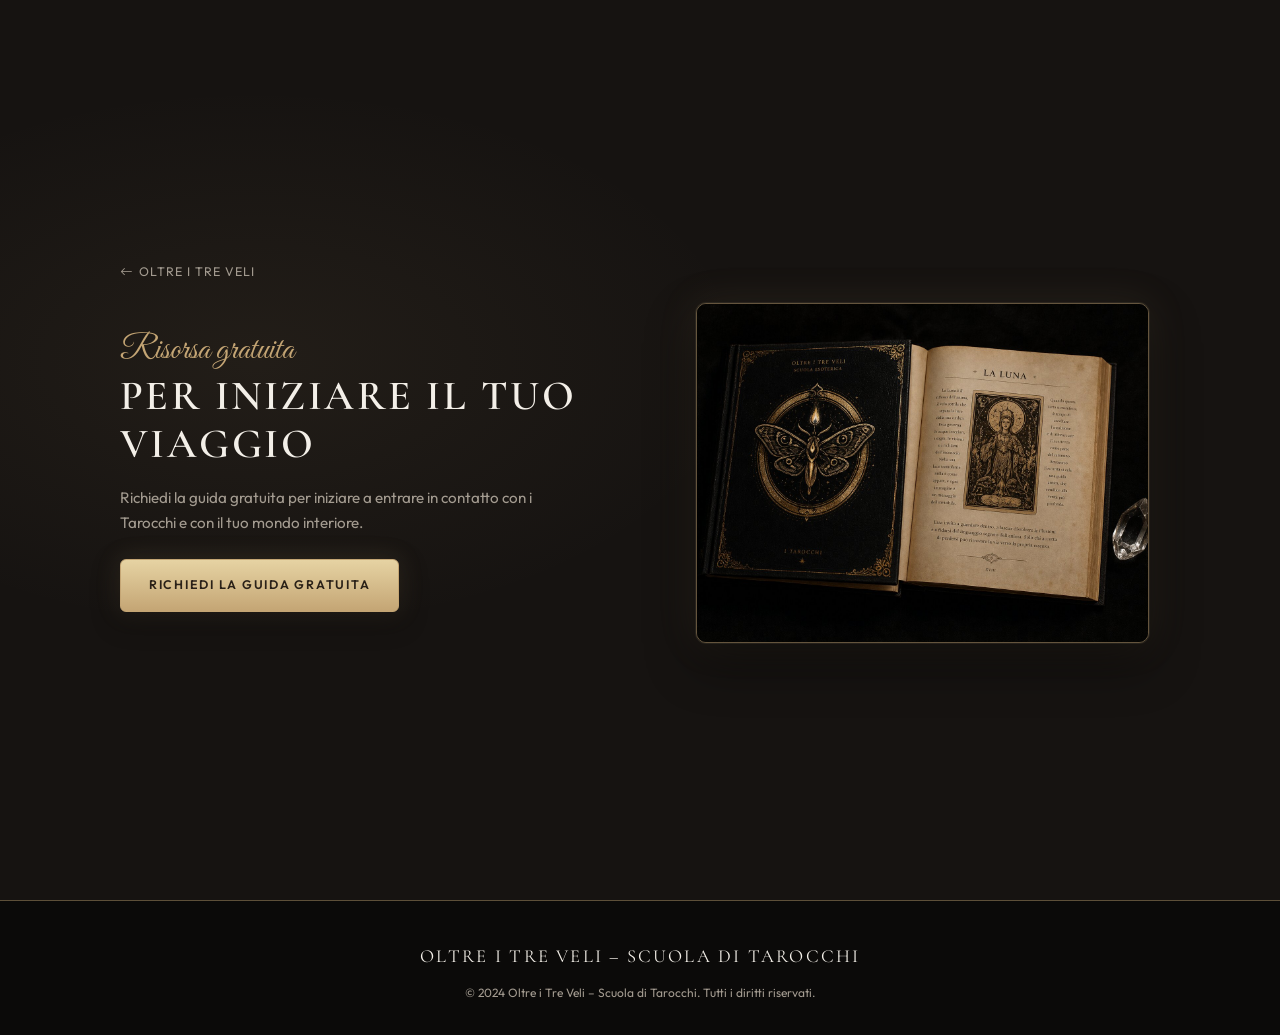
==== pages/guida.html @ 01ba920f "feedback and restructure" ====
<!DOCTYPE html>
<html lang="it">
<head>
  <meta charset="UTF-8">
  <meta name="viewport" content="width=device-width, initial-scale=1.0">
  <meta name="description" content="Richiedi la guida gratuita sui Tarocchi — Oltre i Tre Veli. Per iniziare a entrare in contatto con il tuo mondo interiore.">
  <title>Guida gratuita – Oltre i Tre Veli</title>

  <link rel="preconnect" href="https://fonts.googleapis.com">
  <link rel="preconnect" href="https://fonts.gstatic.com" crossorigin>
  <link href="https://fonts.googleapis.com/css2?family=Cormorant+Garamond:ital,wght@0,400;0,500;0,600;0,700;1,400;1,500&family=Great+Vibes&family=Outfit:wght@300;400;500;600&display=swap" rel="stylesheet">
  <link href="https://cdn.jsdelivr.net/npm/bootstrap@5.3.3/dist/css/bootstrap.min.css" rel="stylesheet">
  <link href="https://cdn.jsdelivr.net/npm/bootstrap-icons@1.11.3/font/bootstrap-icons.min.css" rel="stylesheet">
  <link href="../styles.css" rel="stylesheet">
</head>
<body>

  <section class="bonus-top" id="risorsa" aria-labelledby="bonus-title">
    <div class="section-inner">
      <a class="back-link" href="../index.html">
        <i class="bi bi-arrow-left" aria-hidden="true"></i>
        Oltre i Tre Veli
      </a>

      <div class="bonus-top-grid">

        <div class="bonus-copy">
          <span class="label-script">Risorsa gratuita</span>
          <h1 id="bonus-title">Per iniziare il tuo viaggio</h1>
          <p>
            Richiedi la guida gratuita per iniziare a entrare in contatto
            con i Tarocchi e con il tuo mondo interiore.
          </p>
          <a
            id="cta-guida-gratuita"
            class="btn-gold"
            href="https://wa.me/393520942078"
            target="_blank"
            rel="noopener noreferrer"
          >RICHIEDI LA GUIDA GRATUITA</a>
        </div>

        <div class="bonus-visual">
          <img
            class="img-premium"
            src="../images/photoBook.jpg"
            alt="Libro esoterico Oltre i Tre Veli: falena dorata e pagina La Luna con cristallo"
            width="800"
            height="600">
        </div>

      </div>
    </div>
  </section>

  <footer class="site-footer">
    <div class="section-inner">
      <p class="footer-brand">Oltre i Tre Veli – Scuola di Tarocchi</p>
      <p class="footer-copy">© 2024 Oltre i Tre Veli – Scuola di Tarocchi. Tutti i diritti riservati.</p>
    </div>
  </footer>

  <script src="../whatsapp-form.js" defer></script>
</body>
</html>
---- styles.css ----
/* =========================================================
   Oltre i Tre Veli — shared design system
   Palette / typography aligned to images/exampleDesign.jpg
   ========================================================= */
:root {
  --bg-night: #0B0A09;
  --bg-night-alt: #161311;
  --bg-cream: #F7F2EA;
  --bg-cream-soft: #F9F6F1;
  --text-on-dark: #F3EFE8;
  --text-on-light: #1A1714;
  --muted-on-dark: #A39B90;
  --muted-on-light: #5C554C;
  --gold: #C4A574;
  --gold-light: #E6D3A3;
  --gold-dark: #2A2118;
  --gold-border: rgba(196, 165, 116, 0.45);
  --border-dark: #2A261F;
  --content-max: 1040px;
  --hub-max: 520px;
  --radius: 10px;
  --font-serif: "Cormorant Garamond", Georgia, serif;
  --font-sans: "Outfit", sans-serif;
  --font-script: "Great Vibes", cursive;
}

*,
*::before,
*::after {
  box-sizing: border-box;
}

html {
  scroll-behavior: smooth;
}

body {
  margin: 0;
  font-family: var(--font-sans);
  font-weight: 400;
  font-size: 1rem;
  line-height: 1.65;
  color: var(--text-on-dark);
  background: var(--bg-night);
  -webkit-font-smoothing: antialiased;
}

img {
  max-width: 100%;
  height: auto;
  display: block;
}

a {
  color: var(--gold-light);
  text-decoration: none;
}

a:hover,
a:focus-visible {
  color: var(--gold);
  text-decoration: underline;
}

.font-serif { font-family: var(--font-serif); }
.font-script { font-family: var(--font-script); }

h1, h2, h3, .headline {
  font-family: var(--font-serif);
  font-weight: 500;
  line-height: 1.15;
  letter-spacing: 0.01em;
}

.section-inner {
  width: min(100% - 2rem, var(--content-max));
  margin-inline: auto;
}

.back-link {
  display: inline-flex;
  align-items: center;
  gap: 0.4rem;
  font-size: 0.78rem;
  letter-spacing: 0.08em;
  text-transform: uppercase;
  color: var(--muted-on-dark);
  text-decoration: none;
  margin-bottom: 1.25rem;
}

.back-link:hover,
.back-link:focus-visible {
  color: var(--gold-light);
  text-decoration: none;
}

.back-link-light {
  color: var(--muted-on-light);
}

.back-link-light:hover,
.back-link-light:focus-visible {
  color: var(--gold);
}

/* =========================================================
   CTA — oro pieno
   ========================================================= */
.btn-gold {
  display: inline-flex;
  align-items: center;
  justify-content: center;
  gap: 0.5rem;
  padding: 0.95rem 1.75rem;
  font-family: var(--font-sans);
  font-size: 0.78rem;
  font-weight: 600;
  letter-spacing: 0.14em;
  text-transform: uppercase;
  text-decoration: none;
  color: var(--gold-dark) !important;
  background: linear-gradient(180deg, var(--gold-light) 0%, var(--gold) 100%);
  border: 1px solid var(--gold);
  border-radius: 6px;
  box-shadow: 0 8px 28px rgba(0, 0, 0, 0.35), 0 0 24px rgba(196, 165, 116, 0.18);
  transition: filter 0.2s ease, box-shadow 0.2s ease;
  cursor: pointer;
  width: 100%;
  max-width: 320px;
}

.btn-gold:hover,
.btn-gold:focus-visible {
  filter: brightness(1.06);
  color: var(--gold-dark) !important;
  text-decoration: none;
  box-shadow: 0 10px 32px rgba(0, 0, 0, 0.4), 0 0 30px rgba(196, 165, 116, 0.28);
}

.btn-gold:focus-visible {
  outline: 2px solid var(--gold-light);
  outline-offset: 3px;
}

.cta-band {
  background: var(--bg-night);
  padding: 2.5rem 0;
  text-align: center;
  border-block: 1px solid var(--border-dark);
}

.cta-band .btn-gold {
  max-width: 380px;
}

/* =========================================================
   IMMAGINI / BADGES
   ========================================================= */
.img-premium {
  width: 100%;
  object-fit: cover;
  border-radius: var(--radius);
  border: 1px solid var(--gold-border);
  box-shadow:
    0 0 0 1px rgba(230, 211, 163, 0.08),
    0 20px 50px rgba(0, 0, 0, 0.45),
    0 0 40px rgba(196, 165, 116, 0.12);
}

.ornate-frame {
  position: relative;
  border: 1px solid var(--gold-border);
  border-radius: 12px;
  padding: clamp(1.5rem, 4vw, 2.75rem);
  background: var(--bg-cream-soft);
}

.ornate-frame::before,
.ornate-frame::after {
  content: "";
  position: absolute;
  width: 14px;
  height: 14px;
  border-color: var(--gold);
  border-style: solid;
  opacity: 0.7;
}

.ornate-frame::before {
  top: 8px;
  left: 8px;
  border-width: 1px 0 0 1px;
}

.ornate-frame::after {
  bottom: 8px;
  right: 8px;
  border-width: 0 1px 1px 0;
}

.badge-gold {
  display: inline-flex;
  align-items: center;
  gap: 0.4rem;
  padding: 0.4rem 0.95rem;
  font-family: var(--font-sans);
  font-size: 0.72rem;
  font-weight: 500;
  letter-spacing: 0.12em;
  text-transform: uppercase;
  color: var(--gold-light);
  background: transparent;
  border: 1px solid var(--gold-border);
  border-radius: 999px;
  text-align: center;
  line-height: 1.3;
}

.label-script {
  font-family: var(--font-script);
  font-size: clamp(1.6rem, 4vw, 2.1rem);
  color: var(--gold);
  line-height: 1;
  display: block;
  margin-bottom: 0.35rem;
}

.gold-divider {
  width: 64px;
  height: 1px;
  background: linear-gradient(90deg, transparent, var(--gold), transparent);
  margin: 1.25rem auto;
  border: none;
}

/* =========================================================
   HUB — link-in-bio
   ========================================================= */
.hub {
  min-height: 100svh;
  display: flex;
  flex-direction: column;
  background:
    radial-gradient(ellipse 80% 45% at 50% 0%, rgba(196, 165, 116, 0.1), transparent 55%),
    radial-gradient(ellipse 50% 35% at 70% 90%, rgba(80, 50, 30, 0.22), transparent 50%),
    var(--bg-night);
}

.hub-main {
  flex: 1;
  display: flex;
  align-items: center;
  padding: 2.75rem 0 2rem;
}

.hub-inner {
  width: min(100% - 2rem, var(--hub-max));
  margin-inline: auto;
  text-align: center;
}

.hub-avatar {
  position: relative;
  width: 188px;
  height: 188px;
  margin: 0 auto 1.5rem;
}

.hub-avatar-halo {
  position: absolute;
  inset: -18%;
  pointer-events: none;
  opacity: 0.75;
  filter: drop-shadow(0 0 22px rgba(230, 211, 163, 0.4));
}

.hub-avatar-halo svg {
  width: 100%;
  height: 100%;
  display: block;
}

.hub-avatar img {
  position: relative;
  z-index: 1;
  width: 100%;
  height: 100%;
  object-fit: cover;
  object-position: center 18%;
  border-radius: 50%;
  border: 2px solid var(--gold-light);
  box-shadow: 0 12px 36px rgba(0, 0, 0, 0.45), 0 0 20px rgba(230, 211, 163, 0.2);
}

.hub-brand {
  font-family: var(--font-serif);
  font-size: clamp(2.15rem, 7vw, 2.75rem);
  font-weight: 500;
  letter-spacing: 0.06em;
  text-transform: uppercase;
  color: var(--text-on-dark);
  margin: 0 0 0.45rem;
}

.hub-tagline {
  margin: 0 0 1.85rem;
  font-family: var(--font-serif);
  font-style: italic;
  font-size: clamp(1.2rem, 3.5vw, 1.4rem);
  color: var(--gold-light);
  letter-spacing: 0.02em;
  text-shadow: 0 0 18px rgba(230, 211, 163, 0.28);
}

.hub-links {
  display: flex;
  flex-direction: column;
  gap: 0.95rem;
  margin: 0 0 1.6rem;
}

.hub-link {
  display: block;
  width: 100%;
  padding: 1.15rem 1.25rem;
  text-align: center;
  text-decoration: none;
  color: var(--text-on-dark);
  background: rgba(22, 19, 17, 0.72);
  border: 2px solid var(--gold-light);
  border-radius: 10px;
  box-shadow: 0 10px 28px rgba(0, 0, 0, 0.28), 0 0 18px rgba(230, 211, 163, 0.12);
  transition: border-color 0.2s ease, box-shadow 0.2s ease, background 0.2s ease;
}

.hub-link:hover,
.hub-link:focus-visible {
  text-decoration: none;
  color: var(--text-on-dark);
  border-color: #f0e2b8;
  background: rgba(22, 19, 17, 0.92);
  box-shadow: 0 12px 32px rgba(0, 0, 0, 0.38), 0 0 28px rgba(230, 211, 163, 0.22);
}

.hub-link:focus-visible {
  outline: 2px solid var(--gold-light);
  outline-offset: 3px;
}

.hub-link-kicker {
  display: block;
  font-family: var(--font-script);
  font-size: 1.55rem;
  color: var(--gold-light);
  line-height: 1;
  margin-bottom: 0.25rem;
  text-shadow: 0 0 14px rgba(230, 211, 163, 0.3);
}

.hub-link-title {
  display: block;
  font-family: var(--font-serif);
  font-size: clamp(1.35rem, 4vw, 1.55rem);
  font-weight: 600;
  letter-spacing: 0.04em;
  color: var(--text-on-dark);
}

.hub-link-sub {
  display: block;
  margin-top: 0.35rem;
  font-size: 0.95rem;
  color: var(--gold-light);
  font-weight: 400;
  letter-spacing: 0.01em;
  text-shadow: 0 0 12px rgba(230, 211, 163, 0.2);
}

.hub-wa {
  display: inline-flex;
  align-items: center;
  justify-content: center;
  gap: 0.45rem;
  font-size: 1rem;
  color: var(--gold-light);
  text-decoration: none;
  text-shadow: 0 0 12px rgba(230, 211, 163, 0.2);
}

.hub-wa:hover,
.hub-wa:focus-visible {
  color: #f0e2b8;
  text-decoration: none;
}

.hub-wa i {
  color: var(--gold-light);
  font-size: 1.15rem;
}

.hub .site-footer {
  border-top: 1px solid var(--border-dark);
  padding: 1.5rem 0;
}

/* =========================================================
   HERO
   ========================================================= */
.hero {
  min-height: 100svh;
  display: flex;
  align-items: center;
  padding: 3rem 0 2.5rem;
  background:
    radial-gradient(ellipse 80% 50% at 50% 0%, rgba(196, 165, 116, 0.08), transparent 60%),
    radial-gradient(ellipse 60% 40% at 80% 80%, rgba(80, 50, 30, 0.25), transparent 50%),
    var(--bg-night);
}

.hero-badge {
  display: flex;
  flex-wrap: wrap;
  justify-content: center;
  align-items: center;
  gap: 0.55rem;
  margin-bottom: 1.5rem;
}

.hero-portrait {
  position: relative;
  margin: 0 auto 1.75rem;
  max-width: 420px;
  display: flex;
  align-items: center;
  justify-content: center;
}

.hero-halo {
  position: absolute;
  inset: -12% -8%;
  z-index: 0;
  pointer-events: none;
  opacity: 0.72;
  filter: drop-shadow(0 0 28px rgba(196, 165, 116, 0.35));
}

.hero-halo svg {
  width: 100%;
  height: 100%;
  display: block;
}

.hero-portrait .img-premium {
  position: relative;
  z-index: 1;
  aspect-ratio: 4 / 5;
  max-height: min(48vh, 480px);
  width: 88%;
  margin-inline: auto;
  border-radius: 12px;
}

.hero-headline {
  font-size: clamp(2.35rem, 7.5vw, 3.75rem);
  color: var(--text-on-dark);
  margin: 0 0 0.35rem;
  text-align: center;
}

.hero-sub {
  font-family: var(--font-serif);
  font-size: clamp(1.85rem, 5.8vw, 2.75rem);
  font-style: italic;
  font-weight: 500;
  color: var(--gold-light);
  letter-spacing: 0.02em;
  text-align: center;
  margin: 0.15rem 0 1.25rem;
  text-shadow: 0 0 28px rgba(230, 211, 163, 0.35);
}

.hero-lead {
  max-width: 34rem;
  margin: 0 auto 1.5rem;
  text-align: center;
  color: var(--muted-on-dark);
  font-size: 0.98rem;
  font-weight: 300;
}

.hero-benefit-card {
  max-width: 420px;
  margin: 0 auto 1.5rem;
  padding: 1.1rem 1.25rem;
  background: rgba(22, 19, 17, 0.85);
  border: 1px solid var(--gold-border);
  border-radius: var(--radius);
  text-align: center;
  box-shadow: 0 12px 40px rgba(0, 0, 0, 0.35);
}

.hero-benefit-card .icon {
  color: var(--gold);
  font-size: 1.25rem;
  margin-bottom: 0.4rem;
  display: block;
}

.hero-benefit-card p {
  margin: 0;
  font-size: 0.9rem;
  color: var(--text-on-dark);
  line-height: 1.5;
}

.hero-benefit-card p + p {
  margin-top: 0.75rem;
}

.hero-benefit-card strong {
  color: var(--gold-light);
  font-weight: 500;
}

.hero-cta {
  text-align: center;
  margin-bottom: 1.75rem;
}

.hero-cta .btn-gold {
  margin-inline: auto;
}

.micro-benefits {
  display: flex;
  flex-wrap: wrap;
  justify-content: center;
  gap: 1rem 1.5rem;
  list-style: none;
  padding: 0;
  margin: 0;
}

.micro-benefits li {
  display: flex;
  align-items: center;
  gap: 0.45rem;
  font-size: 0.78rem;
  letter-spacing: 0.04em;
  color: var(--muted-on-dark);
}

.micro-benefits i {
  color: var(--gold);
  font-size: 0.95rem;
}

/* =========================================================
   CONSULTO — strip support
   ========================================================= */
.consult-strip {
  background: var(--bg-night-alt);
  padding: clamp(2.5rem, 6vw, 3.5rem) 0;
  border-block: 1px solid var(--border-dark);
}

.consult-strip-grid {
  display: grid;
  gap: 1.5rem;
  align-items: center;
}

.consult-strip h2 {
  font-size: clamp(1.45rem, 4vw, 1.9rem);
  margin: 0 0 0.75rem;
  color: var(--text-on-dark);
  letter-spacing: 0.04em;
}

.consult-strip p {
  margin: 0;
  color: var(--muted-on-dark);
  font-size: 0.95rem;
  max-width: 32rem;
}

.consult-strip .img-premium {
  aspect-ratio: 4 / 5;
  max-height: 380px;
  max-width: 320px;
  margin-inline: auto;
}

/* =========================================================
   SCUOLA INTRO
   ========================================================= */
.page-intro {
  padding: clamp(2.75rem, 7vw, 4rem) 0 2rem;
  background:
    radial-gradient(ellipse 70% 50% at 50% 0%, rgba(196, 165, 116, 0.08), transparent 55%),
    var(--bg-night);
  text-align: center;
}

.page-intro h1 {
  font-size: clamp(2rem, 6vw, 3rem);
  margin: 0 0 0.5rem;
  color: var(--text-on-dark);
}

.page-intro .hero-sub {
  margin-bottom: 1rem;
}

.page-intro p {
  max-width: 34rem;
  margin: 0 auto;
  color: var(--muted-on-dark);
  font-size: 0.98rem;
  font-weight: 300;
}

.page-intro-badge {
  justify-content: center;
  margin-bottom: 1.25rem;
}

/* =========================================================
   BENEFICI + FORM
   ========================================================= */
.benefits {
  background: var(--bg-cream);
  color: var(--text-on-light);
  padding: clamp(3rem, 8vw, 5rem) 0;
  min-height: 100svh;
  display: flex;
  align-items: center;
}

.benefits-title {
  font-size: clamp(1.55rem, 4.2vw, 2.15rem);
  text-align: center;
  color: var(--text-on-light);
  margin: 0 0 0.85rem;
  text-transform: uppercase;
  letter-spacing: 0.04em;
  font-weight: 600;
}

.benefits-intro {
  max-width: 38rem;
  margin: 0 auto 1.5rem;
  text-align: center;
  color: var(--muted-on-light);
  font-size: 0.95rem;
}

.benefits-intro em {
  font-style: italic;
  color: var(--text-on-light);
  font-family: var(--font-serif);
  font-size: 1.05em;
}

.mystic-journey {
  margin: 0 0 1.75rem;
}

.mystic-journey .img-premium {
  aspect-ratio: 21 / 9;
  max-height: 280px;
  width: 100%;
  border-color: rgba(196, 165, 116, 0.55);
  box-shadow: 0 16px 40px rgba(42, 33, 24, 0.15);
  object-position: center 42%;
}

.mystic-caption {
  margin: 0.55rem 0 0;
  text-align: center;
  font-family: var(--font-serif);
  font-style: italic;
  font-size: 0.9rem;
  color: var(--muted-on-light);
}

.benefits-layout {
  display: grid;
  gap: 1.75rem;
}

.benefit-list {
  list-style: none;
  padding: 0;
  margin: 0;
  display: flex;
  flex-direction: column;
  gap: 1rem;
}

.benefit-list li {
  display: grid;
  grid-template-columns: auto 1fr;
  gap: 0.75rem;
  align-items: start;
}

.benefit-list .bi {
  color: var(--gold);
  font-size: 1.15rem;
  margin-top: 0.15rem;
}

.benefit-list strong {
  display: block;
  font-family: var(--font-serif);
  font-size: 1.05rem;
  font-weight: 600;
  letter-spacing: 0.06em;
  color: var(--text-on-light);
  margin-bottom: 0.15rem;
}

.benefit-list span {
  font-size: 0.88rem;
  color: var(--muted-on-light);
  line-height: 1.45;
}

.lead-form-card {
  background: var(--bg-night-alt);
  color: var(--text-on-dark);
  border: 1px solid var(--gold-border);
  border-radius: 12px;
  padding: 1.5rem 1.35rem;
  box-shadow: 0 18px 48px rgba(0, 0, 0, 0.28);
}

.lead-form-card h3 {
  font-size: 1.45rem;
  text-align: center;
  margin: 0 0 0.35rem;
  color: var(--text-on-dark);
}

.lead-form-card .form-hint {
  text-align: center;
  font-size: 0.85rem;
  color: var(--muted-on-dark);
  margin-bottom: 1.25rem;
}

.lead-form-card label {
  display: block;
  font-size: 0.72rem;
  letter-spacing: 0.1em;
  text-transform: uppercase;
  color: var(--gold-light);
  margin-bottom: 0.35rem;
}

.lead-form-card .form-group {
  margin-bottom: 1rem;
}

.lead-form-card input {
  width: 100%;
  padding: 0.75rem 0.9rem;
  font-family: var(--font-sans);
  font-size: 0.95rem;
  color: var(--text-on-dark);
  background: rgba(11, 10, 9, 0.65);
  border: 1px solid var(--border-dark);
  border-radius: 6px;
  outline: none;
}

.lead-form-card input::placeholder {
  color: #6e675e;
}

.lead-form-card input:focus {
  border-color: var(--gold);
  box-shadow: 0 0 0 2px rgba(196, 165, 116, 0.2);
}

.lead-form-card .btn-gold {
  width: 100%;
  max-width: none;
  margin-top: 0.5rem;
}

.form-privacy {
  margin-top: 0.85rem;
  font-size: 0.72rem;
  color: var(--muted-on-dark);
  text-align: center;
  line-height: 1.4;
}

.form-support-photo {
  margin-top: 1.25rem;
}

.form-support-photo .img-premium {
  aspect-ratio: 4 / 5;
  max-height: 280px;
  object-position: center top;
}

/* =========================================================
   GUIDA / BONUS
   ========================================================= */
.bonus-top {
  min-height: 100svh;
  display: flex;
  align-items: center;
  padding: clamp(3rem, 7vw, 4.5rem) 0;
  background:
    radial-gradient(ellipse 70% 55% at 20% 40%, rgba(196, 165, 116, 0.07), transparent 55%),
    var(--bg-night-alt);
}

.bonus-top-grid {
  display: grid;
  gap: 2rem;
  align-items: center;
}

.bonus-copy {
  text-align: center;
}

.bonus-copy h1,
.bonus-copy h2 {
  font-size: clamp(1.85rem, 5vw, 2.6rem);
  color: var(--text-on-dark);
  margin: 0 0 1rem;
  letter-spacing: 0.06em;
  text-transform: uppercase;
  font-weight: 600;
}

.bonus-copy p {
  max-width: 28rem;
  margin: 0 auto 1.5rem;
  color: var(--muted-on-dark);
  font-size: 0.95rem;
}

.bonus-copy .btn-gold {
  margin-inline: auto;
}

.bonus-visual {
  max-width: 420px;
  margin-inline: auto;
}

.bonus-visual .img-premium {
  aspect-ratio: 4 / 3;
  max-height: 340px;
  object-position: center;
}

/* =========================================================
   TESTIMONIANZE
   ========================================================= */
.bonus-bottom {
  background: var(--bg-cream);
  color: var(--text-on-light);
  padding: clamp(3rem, 7vw, 4.5rem) 0;
  min-height: 50svh;
}

.bonus-bottom h2 {
  font-size: clamp(1.7rem, 4.5vw, 2.35rem);
  text-align: center;
  color: var(--text-on-light);
  margin: 0 0 0.25rem;
  letter-spacing: 0.05em;
  text-transform: uppercase;
  font-weight: 600;
}

.bonus-bottom .section-sub {
  text-align: center;
  color: var(--muted-on-light);
  font-size: 0.9rem;
  margin-bottom: 1.75rem;
}

.testimonials-track {
  display: flex;
  gap: 1rem;
  overflow-x: auto;
  scroll-snap-type: x mandatory;
  -webkit-overflow-scrolling: touch;
  padding: 0.5rem 0.25rem 1.25rem;
  scrollbar-width: thin;
  scrollbar-color: var(--gold) transparent;
}

.testimonials-track::-webkit-scrollbar {
  height: 4px;
}

.testimonials-track::-webkit-scrollbar-thumb {
  background: var(--gold);
  border-radius: 4px;
}

.testimonial-card {
  flex: 0 0 min(88vw, 300px);
  scroll-snap-align: start;
  background: #fffefb;
  border: 1px solid var(--gold-border);
  border-radius: var(--radius);
  padding: 1.35rem 1.2rem;
  box-shadow: 0 10px 28px rgba(42, 33, 24, 0.08);
  display: flex;
  flex-direction: column;
  gap: 0.75rem;
}

.testimonial-stars {
  color: var(--gold);
  font-size: 0.85rem;
  letter-spacing: 0.08em;
}

.testimonial-card blockquote {
  margin: 0;
  font-family: var(--font-serif);
  font-style: italic;
  font-size: 1.05rem;
  line-height: 1.45;
  color: var(--text-on-light);
  flex-grow: 1;
}

.testimonial-author {
  display: flex;
  align-items: center;
  gap: 0.7rem;
}

.avatar {
  width: 48px;
  height: 48px;
  border-radius: 50%;
  border: 1px solid var(--gold);
  overflow: hidden;
  flex-shrink: 0;
  background: var(--bg-night-alt);
}

.avatar img {
  width: 100%;
  height: 100%;
  object-fit: cover;
  display: block;
}

.testimonial-author-meta {
  display: flex;
  flex-direction: column;
  gap: 0.15rem;
  min-width: 0;
}

.testimonial-author strong {
  font-size: 0.9rem;
  font-weight: 500;
  color: var(--text-on-light);
}

.testimonial-ig {
  display: inline-flex;
  align-items: center;
  gap: 0.3rem;
  font-size: 0.72rem;
  font-weight: 400;
  letter-spacing: 0.02em;
  color: var(--muted-on-light);
  text-decoration: none;
}

.testimonial-ig:hover,
.testimonial-ig:focus-visible {
  color: var(--gold);
  text-decoration: underline;
}

.testimonial-ig i {
  font-size: 0.85rem;
  color: var(--gold);
}

.scroll-hint {
  text-align: center;
  font-size: 0.75rem;
  color: var(--muted-on-light);
  letter-spacing: 0.06em;
  margin-top: 0.25rem;
}

/* =========================================================
   FOOTER
   ========================================================= */
.site-footer {
  background: var(--bg-night);
  color: var(--muted-on-dark);
  padding: 2.5rem 0 2rem;
  text-align: center;
  border-top: 1px solid var(--gold-border);
}

.footer-brand {
  font-family: var(--font-serif);
  font-size: 1.15rem;
  letter-spacing: 0.12em;
  text-transform: uppercase;
  color: var(--text-on-dark);
  margin: 0 0 0.75rem;
}

.footer-copy {
  margin: 0;
  font-size: 0.75rem;
  color: var(--muted-on-dark);
}

/* =========================================================
   DESKTOP
   ========================================================= */
@media (min-width: 768px) {
  .hero {
    padding: 4rem 0 3.5rem;
  }

  .hero-portrait {
    max-width: 460px;
    margin-bottom: 2rem;
  }

  .hero-portrait .img-premium {
    max-height: min(52vh, 520px);
  }

  .mystic-journey .img-premium {
    aspect-ratio: 21 / 8;
    max-height: 260px;
  }

  .benefits-layout {
    grid-template-columns: 1.15fr 0.85fr;
    align-items: start;
    gap: 2.25rem;
  }

  .bonus-top-grid {
    grid-template-columns: 1.05fr 0.95fr;
    gap: 2.5rem;
    text-align: left;
  }

  .bonus-copy {
    text-align: left;
  }

  .bonus-copy p {
    margin-left: 0;
  }

  .bonus-copy .btn-gold {
    margin-left: 0;
  }

  .bonus-visual {
    margin-inline: 0 0 auto;
    max-width: 460px;
  }

  .testimonial-card {
    flex-basis: 260px;
  }

  .btn-gold {
    width: auto;
  }

  .consult-strip-grid {
    grid-template-columns: 1fr 0.85fr;
    gap: 2.25rem;
    text-align: left;
  }

  .consult-strip .img-premium {
    margin-inline: 0 0 auto;
  }
}

@media (min-width: 992px) {
  .hero .section-inner {
    display: grid;
    grid-template-columns: 1fr 1.05fr;
    gap: 2.5rem;
    align-items: center;
  }

  .hero-media {
    order: 2;
  }

  .hero-content {
    order: 1;
    text-align: left;
  }

  .hero-badge,
  .hero-headline,
  .hero-sub,
  .hero-lead,
  .hero-cta {
    text-align: left;
  }

  .hero-badge {
    justify-content: flex-start;
  }

  .hero-benefit-card {
    margin-left: 0;
    text-align: left;
  }

  .hero-benefit-card .icon {
    display: inline-block;
    margin-right: 0.35rem;
    margin-bottom: 0;
  }

  .hero-cta .btn-gold {
    margin-left: 0;
  }

  .micro-benefits {
    justify-content: flex-start;
  }

  .hero-portrait {
    margin: 0;
    max-width: none;
  }

  .hero-portrait .img-premium {
    max-height: min(70vh, 620px);
    aspect-ratio: 4 / 5;
  }

  .mystic-journey .img-premium {
    max-height: 280px;
  }

  .benefits-layout {
    grid-template-columns: 1.2fr 0.9fr;
  }
}

@media (prefers-reduced-motion: reduce) {
  html {
    scroll-behavior: auto;
  }
}
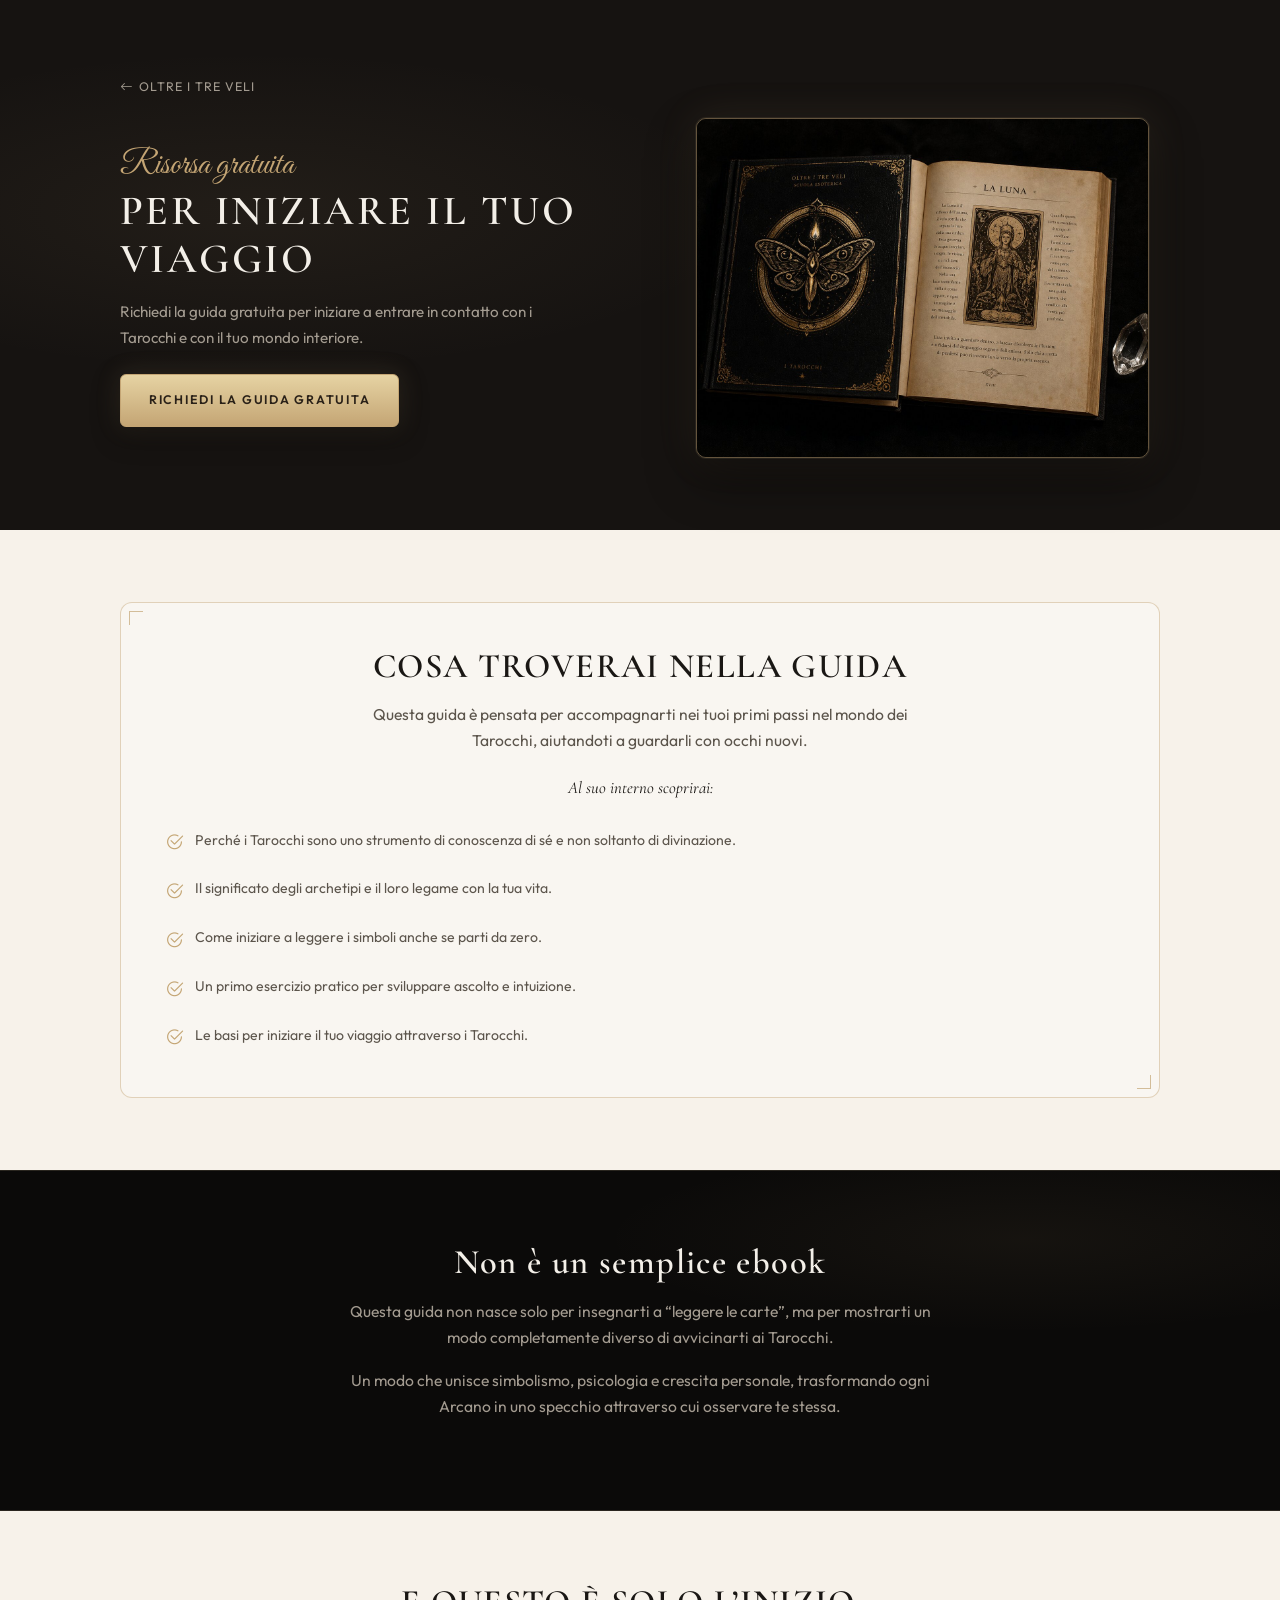
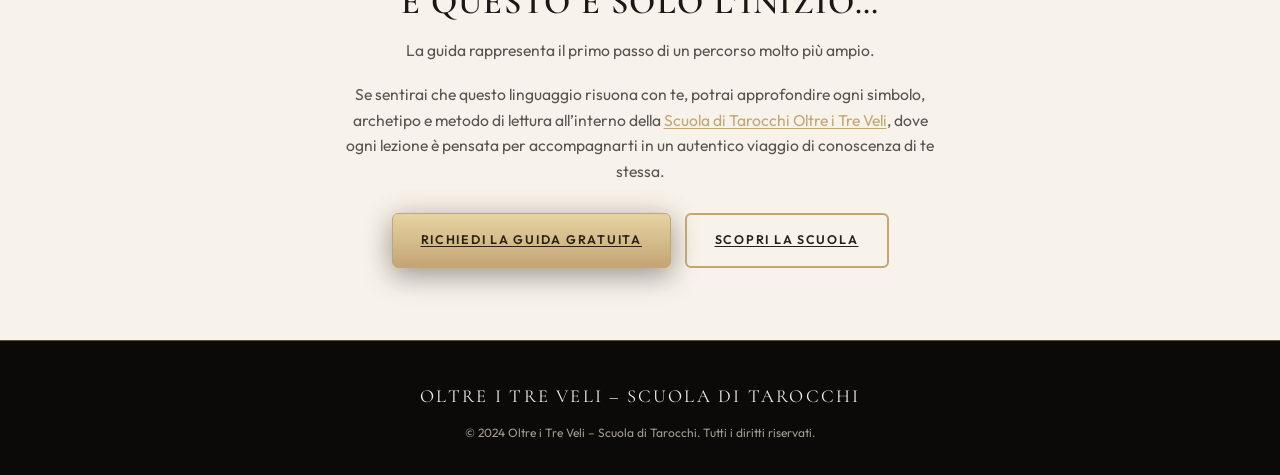
==== commit 168787e9: "Feedback risorsa gratuita" ====
--- a/pages/guida.html
+++ b/pages/guida.html
@@ -15,7 +15,8 @@
 </head>
 <body>
 
-  <section class="bonus-top" id="risorsa" aria-labelledby="bonus-title">
+  <!-- Hero: richiesta guida + photoBook -->
+  <section class="bonus-top bonus-top--compact" id="risorsa" aria-labelledby="bonus-title">
     <div class="section-inner">
       <a class="back-link" href="../index.html">
         <i class="bi bi-arrow-left" aria-hidden="true"></i>
@@ -53,6 +54,94 @@
     </div>
   </section>
 
+  <!-- Cosa troverai -->
+  <section class="guide-section guide-section--cream" aria-labelledby="guide-find-title">
+    <div class="section-inner">
+      <div class="ornate-frame">
+        <h2 class="guide-section-title" id="guide-find-title">Cosa troverai nella guida</h2>
+        <p class="guide-section-lead">
+          Questa guida è pensata per accompagnarti nei tuoi primi passi nel mondo dei Tarocchi,
+          aiutandoti a guardarli con occhi nuovi.
+        </p>
+        <p class="guide-section-lead guide-section-lead--tight">Al suo interno scoprirai:</p>
+
+        <ul class="benefit-list">
+          <li>
+            <i class="bi bi-check2-circle" aria-hidden="true"></i>
+            <div>
+              <span>Perché i Tarocchi sono uno strumento di conoscenza di sé e non soltanto di divinazione.</span>
+            </div>
+          </li>
+          <li>
+            <i class="bi bi-check2-circle" aria-hidden="true"></i>
+            <div>
+              <span>Il significato degli archetipi e il loro legame con la tua vita.</span>
+            </div>
+          </li>
+          <li>
+            <i class="bi bi-check2-circle" aria-hidden="true"></i>
+            <div>
+              <span>Come iniziare a leggere i simboli anche se parti da zero.</span>
+            </div>
+          </li>
+          <li>
+            <i class="bi bi-check2-circle" aria-hidden="true"></i>
+            <div>
+              <span>Un primo esercizio pratico per sviluppare ascolto e intuizione.</span>
+            </div>
+          </li>
+          <li>
+            <i class="bi bi-check2-circle" aria-hidden="true"></i>
+            <div>
+              <span>Le basi per iniziare il tuo viaggio attraverso i Tarocchi.</span>
+            </div>
+          </li>
+        </ul>
+      </div>
+    </div>
+  </section>
+
+  <!-- Non è un semplice ebook -->
+  <section class="guide-section guide-section--night" aria-labelledby="guide-ebook-title">
+    <div class="section-inner guide-prose">
+      <h2 class="guide-section-title" id="guide-ebook-title">Non è un semplice ebook</h2>
+      <p>
+        Questa guida non nasce solo per insegnarti a “leggere le carte”,
+        ma per mostrarti un modo completamente diverso di avvicinarti ai Tarocchi.
+      </p>
+      <p>
+        Un modo che unisce simbolismo, psicologia e crescita personale,
+        trasformando ogni Arcano in uno specchio attraverso cui osservare te stessa.
+      </p>
+    </div>
+  </section>
+
+  <!-- Solo l’inizio + CTA scuola + richiesta guida -->
+  <section class="guide-section guide-section--cream" aria-labelledby="guide-start-title">
+    <div class="section-inner guide-prose">
+      <h2 class="guide-section-title" id="guide-start-title">E questo è solo l’inizio…</h2>
+      <p>
+        La guida rappresenta il primo passo di un percorso molto più ampio.
+      </p>
+      <p>
+        Se sentirai che questo linguaggio risuona con te, potrai approfondire ogni simbolo,
+        archetipo e metodo di lettura all’interno della
+        <a href="scuola.html">Scuola di Tarocchi Oltre i Tre Veli</a>,
+        dove ogni lezione è pensata per accompagnarti in un autentico viaggio di conoscenza di te stessa.
+      </p>
+
+      <div class="guide-cta-row">
+        <a
+          class="btn-gold js-cta-guida"
+          href="https://wa.me/393520942078"
+          target="_blank"
+          rel="noopener noreferrer"
+        >RICHIEDI LA GUIDA GRATUITA</a>
+        <a class="btn-gold btn-gold--ghost" href="scuola.html">SCOPRI LA SCUOLA</a>
+      </div>
+    </div>
+  </section>
+
   <footer class="site-footer">
     <div class="section-inner">
       <p class="footer-brand">Oltre i Tre Veli – Scuola di Tarocchi</p>
--- a/styles.css
+++ b/styles.css
@@ -822,6 +822,10 @@
     var(--bg-night-alt);
 }
 
+.bonus-top--compact {
+  min-height: 0;
+}
+
 .bonus-top-grid {
   display: grid;
   gap: 2rem;
@@ -862,6 +866,132 @@
   aspect-ratio: 4 / 3;
   max-height: 340px;
   object-position: center;
+}
+
+/* =========================================================
+   GUIDA — sezioni contenuto
+   ========================================================= */
+.guide-section {
+  padding: clamp(3rem, 7vw, 4.5rem) 0;
+}
+
+.guide-section--cream {
+  background: var(--bg-cream);
+  color: var(--text-on-light);
+}
+
+.guide-section--night {
+  background:
+    radial-gradient(ellipse 60% 50% at 80% 20%, rgba(196, 165, 116, 0.06), transparent 55%),
+    var(--bg-night);
+  color: var(--text-on-dark);
+  border-block: 1px solid var(--border-dark);
+}
+
+.guide-section-title {
+  font-size: clamp(1.55rem, 4.2vw, 2.15rem);
+  text-align: center;
+  margin: 0 0 1rem;
+  letter-spacing: 0.04em;
+  font-weight: 600;
+}
+
+.guide-section--cream .guide-section-title {
+  color: var(--text-on-light);
+  text-transform: uppercase;
+}
+
+.guide-section--night .guide-section-title {
+  color: var(--text-on-dark);
+}
+
+.guide-section-lead {
+  max-width: 36rem;
+  margin: 0 auto 1.25rem;
+  text-align: center;
+  color: var(--muted-on-light);
+  font-size: 0.98rem;
+}
+
+.guide-section-lead--tight {
+  margin-bottom: 1.5rem;
+  color: var(--text-on-light);
+  font-family: var(--font-serif);
+  font-style: italic;
+  font-size: 1.05rem;
+}
+
+.guide-prose {
+  max-width: 38rem;
+  margin-inline: auto;
+  text-align: center;
+}
+
+.guide-prose p {
+  margin: 0 0 1.1rem;
+  font-size: 0.98rem;
+  line-height: 1.65;
+}
+
+.guide-section--cream .guide-prose p {
+  color: var(--muted-on-light);
+}
+
+.guide-section--night .guide-prose p {
+  color: var(--muted-on-dark);
+}
+
+.guide-prose a {
+  color: var(--gold);
+  text-decoration: underline;
+  text-underline-offset: 0.15em;
+}
+
+.guide-section--cream .guide-prose a {
+  color: var(--gold);
+}
+
+.guide-prose a:hover,
+.guide-prose a:focus-visible {
+  color: var(--gold-dark);
+}
+
+.guide-section--night .guide-prose a:hover,
+.guide-section--night .guide-prose a:focus-visible {
+  color: var(--gold-light);
+}
+
+.guide-cta-row {
+  display: flex;
+  flex-wrap: wrap;
+  justify-content: center;
+  gap: 0.85rem;
+  margin-top: 1.75rem;
+}
+
+.btn-gold--ghost {
+  background: transparent;
+  color: var(--gold-light) !important;
+  border: 2px solid var(--gold-light);
+  box-shadow: none;
+}
+
+.guide-section--cream .btn-gold--ghost {
+  color: var(--gold-dark) !important;
+  border-color: var(--gold);
+  background: transparent;
+}
+
+.btn-gold--ghost:hover,
+.btn-gold--ghost:focus-visible {
+  filter: none;
+  background: rgba(196, 165, 116, 0.12);
+  color: var(--gold-dark) !important;
+}
+
+.guide-section--cream .btn-gold--ghost:hover,
+.guide-section--cream .btn-gold--ghost:focus-visible {
+  background: rgba(196, 165, 116, 0.18);
 }
 
 /* =========================================================
